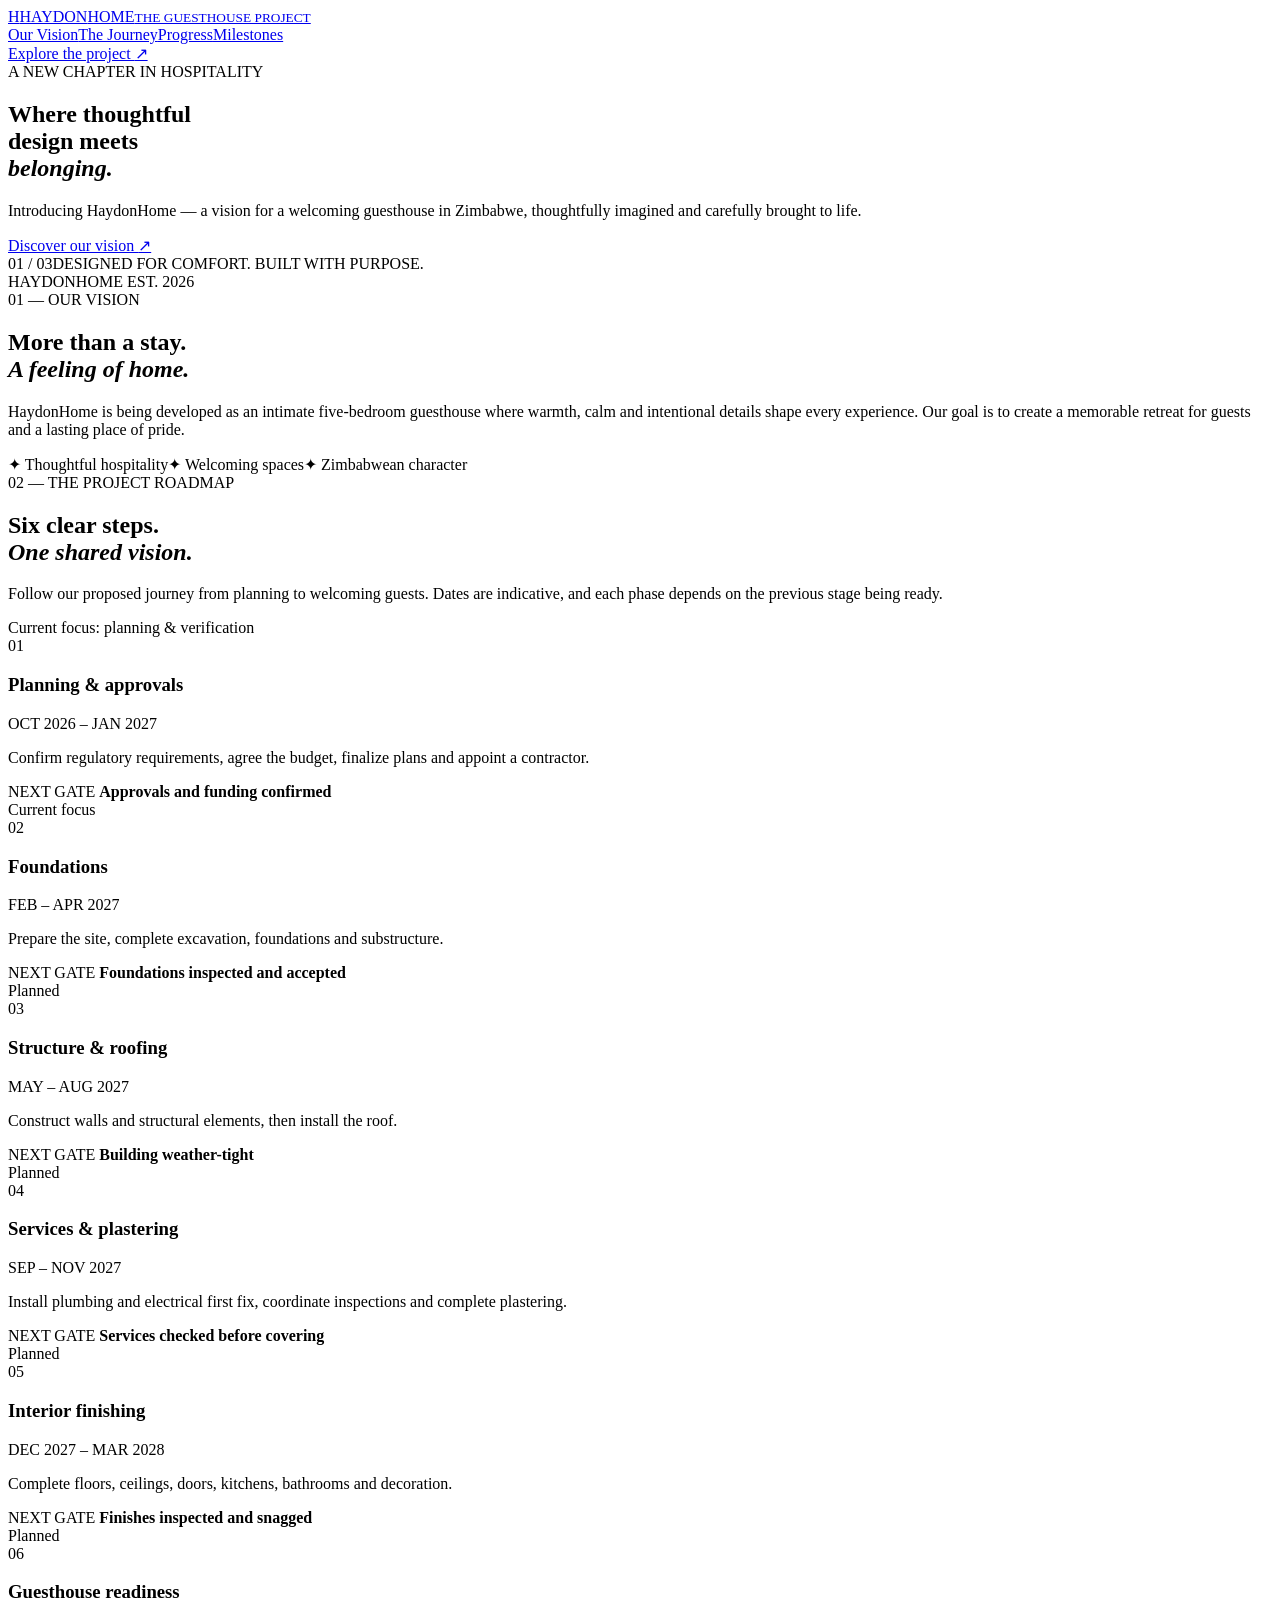
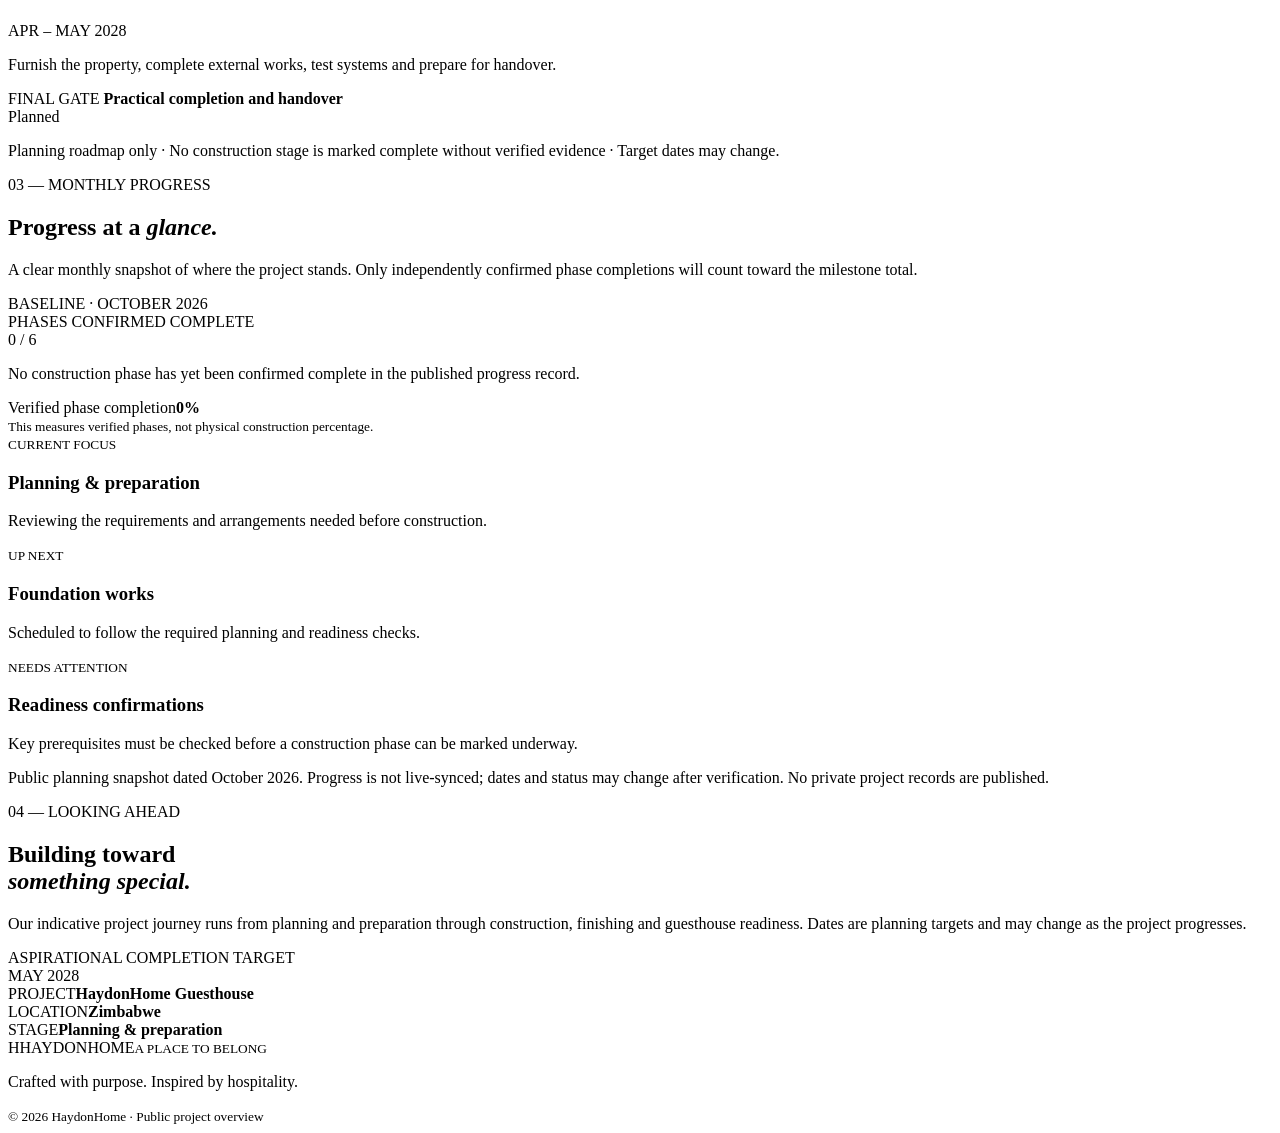
==== index.html @ 0183b9f7 "Add public HaydonHome index.html" ====
<!doctype html><html lang="en"><head><meta charset="utf-8"><meta name="viewport" content="width=device-width, initial-scale=1"><meta name="theme-color" content="#111111"><meta name="description" content="HaydonHome — a thoughtfully designed guesthouse development in Zimbabwe."><title>HaydonHome | A place to belong</title><link rel="stylesheet" href="styles.css"></head><body><div class="site"><header class="top"><a class="brand" href="#home"><span class="monogram">H</span><span>HAYDON<span class="gold">HOME</span><small>THE GUESTHOUSE PROJECT</small></span></a><nav aria-label="Main navigation"><a href="#vision">Our Vision</a><a href="#journey">The Journey</a><a href="#progress">Progress</a><a href="#milestones">Milestones</a></nav><a class="topcta" href="#journey">Explore the project <span>↗</span></a></header><main><section class="hero" id="home"><div class="hero-copy"><div class="eyebrow"><span class="line"></span> A NEW CHAPTER IN HOSPITALITY</div><h1>Where thoughtful<br>design meets<br><em>belonging.</em></h1><p>Introducing HaydonHome — a vision for a welcoming guesthouse in Zimbabwe, thoughtfully imagined and carefully brought to life.</p><a class="button" href="#vision">Discover our vision <span>↗</span></a><div class="hero-meta"><span>01 / 03</span><span>DESIGNED FOR COMFORT. BUILT WITH PURPOSE.</span></div></div><div class="hero-art" aria-label="Abstract architectural illustration"><div class="arch"><div class="arch-inner"><div class="sun"></div><div class="landscape"></div></div></div><div class="art-caption">HAYDONHOME <span>EST. 2026</span></div></div></section><section class="intro" id="vision"><div class="section-kicker">01 — OUR VISION</div><div><h2>More than a stay.<br><em>A feeling of home.</em></h2><p>HaydonHome is being developed as an intimate five-bedroom guesthouse where warmth, calm and intentional details shape every experience. Our goal is to create a memorable retreat for guests and a lasting place of pride.</p><div class="features"><span>✦ Thoughtful hospitality</span><span>✦ Welcoming spaces</span><span>✦ Zimbabwean character</span></div></div></section><section class="journey" id="journey"><div class="section-kicker">02 — THE PROJECT ROADMAP</div><div class="journey-heading"><div><h2>Six clear steps.<br><em>One shared vision.</em></h2><p>Follow our proposed journey from planning to welcoming guests. Dates are indicative, and each phase depends on the previous stage being ready.</p></div><div class="roadmap-legend"><span class="legend-dot"></span> Current focus: planning &amp; verification</div></div><div class="roadmap" aria-label="Six proposed construction phases"><article class="roadmap-step current"><div class="roadmap-index">01</div><div class="roadmap-content"><div class="roadmap-top"><h3>Planning &amp; approvals</h3><span class="roadmap-date">OCT 2026 – JAN 2027</span></div><p>Confirm regulatory requirements, agree the budget, finalize plans and appoint a contractor.</p><div class="roadmap-gate">NEXT GATE <strong>Approvals and funding confirmed</strong></div></div><span class="roadmap-status focus">Current focus</span></article><article class="roadmap-step"><div class="roadmap-index">02</div><div class="roadmap-content"><div class="roadmap-top"><h3>Foundations</h3><span class="roadmap-date">FEB – APR 2027</span></div><p>Prepare the site, complete excavation, foundations and substructure.</p><div class="roadmap-gate">NEXT GATE <strong>Foundations inspected and accepted</strong></div></div><span class="roadmap-status">Planned</span></article><article class="roadmap-step"><div class="roadmap-index">03</div><div class="roadmap-content"><div class="roadmap-top"><h3>Structure &amp; roofing</h3><span class="roadmap-date">MAY – AUG 2027</span></div><p>Construct walls and structural elements, then install the roof.</p><div class="roadmap-gate">NEXT GATE <strong>Building weather-tight</strong></div></div><span class="roadmap-status">Planned</span></article><article class="roadmap-step"><div class="roadmap-index">04</div><div class="roadmap-content"><div class="roadmap-top"><h3>Services &amp; plastering</h3><span class="roadmap-date">SEP – NOV 2027</span></div><p>Install plumbing and electrical first fix, coordinate inspections and complete plastering.</p><div class="roadmap-gate">NEXT GATE <strong>Services checked before covering</strong></div></div><span class="roadmap-status">Planned</span></article><article class="roadmap-step"><div class="roadmap-index">05</div><div class="roadmap-content"><div class="roadmap-top"><h3>Interior finishing</h3><span class="roadmap-date">DEC 2027 – MAR 2028</span></div><p>Complete floors, ceilings, doors, kitchens, bathrooms and decoration.</p><div class="roadmap-gate">NEXT GATE <strong>Finishes inspected and snagged</strong></div></div><span class="roadmap-status">Planned</span></article><article class="roadmap-step"><div class="roadmap-index">06</div><div class="roadmap-content"><div class="roadmap-top"><h3>Guesthouse readiness</h3><span class="roadmap-date">APR – MAY 2028</span></div><p>Furnish the property, complete external works, test systems and prepare for handover.</p><div class="roadmap-gate">FINAL GATE <strong>Practical completion and handover</strong></div></div><span class="roadmap-status">Planned</span></article></div><p class="roadmap-note">Planning roadmap only · No construction stage is marked complete without verified evidence · Target dates may change.</p></section><section class="progress-section" id="progress"><div class="section-kicker">03 — MONTHLY PROGRESS</div><div class="progress-heading"><div><h2>Progress at a <em>glance.</em></h2><p>A clear monthly snapshot of where the project stands. Only independently confirmed phase completions will count toward the milestone total.</p></div><span class="progress-updated">BASELINE · OCTOBER 2026</span></div><div class="progress-panel"><div class="progress-overview"><div><div class="progress-label">PHASES CONFIRMED COMPLETE</div><div class="progress-count">0 <span>/ 6</span></div><p>No construction phase has yet been confirmed complete in the published progress record.</p></div><div class="progress-meter-wrap"><div class="progress-meter-label"><span>Verified phase completion</span><strong>0%</strong></div><div class="progress-meter" role="progressbar" aria-valuemin="0" aria-valuemax="6" aria-valuenow="0" aria-label="Verified completed phases"><span style="width:0%"></span></div><small>This measures verified phases, not physical construction percentage.</small></div></div><div class="progress-cards"><article><span class="progress-indicator current-indicator"></span><div><small>CURRENT FOCUS</small><h3>Planning &amp; preparation</h3><p>Reviewing the requirements and arrangements needed before construction.</p></div></article><article><span class="progress-indicator upcoming-indicator"></span><div><small>UP NEXT</small><h3>Foundation works</h3><p>Scheduled to follow the required planning and readiness checks.</p></div></article><article><span class="progress-indicator watch-indicator"></span><div><small>NEEDS ATTENTION</small><h3>Readiness confirmations</h3><p>Key prerequisites must be checked before a construction phase can be marked underway.</p></div></article></div></div><p class="progress-disclaimer">Public planning snapshot dated October 2026. Progress is not live-synced; dates and status may change after verification. No private project records are published.</p></section><section class="milestones" id="milestones"><div><div class="section-kicker">04 — LOOKING AHEAD</div><h2>Building toward<br><em>something special.</em></h2><p>Our indicative project journey runs from planning and preparation through construction, finishing and guesthouse readiness. Dates are planning targets and may change as the project progresses.</p></div><div class="milestone-card"><div class="eyebrow">ASPIRATIONAL COMPLETION TARGET</div><div class="date">MAY <span>2028</span></div><div class="divider"></div><div class="milestone-row"><span>PROJECT</span><strong>HaydonHome Guesthouse</strong></div><div class="milestone-row"><span>LOCATION</span><strong>Zimbabwe</strong></div><div class="milestone-row"><span>STAGE</span><strong>Planning & preparation</strong></div></div></section></main><footer><div class="brand footer-brand"><span class="monogram">H</span><span>HAYDON<span class="gold">HOME</span><small>A PLACE TO BELONG</small></span></div><p>Crafted with purpose. Inspired by hospitality.</p><small>© <span id="year">2026</span> HaydonHome · Public project overview</small></footer></div><script src="script.js"></script></body></html>
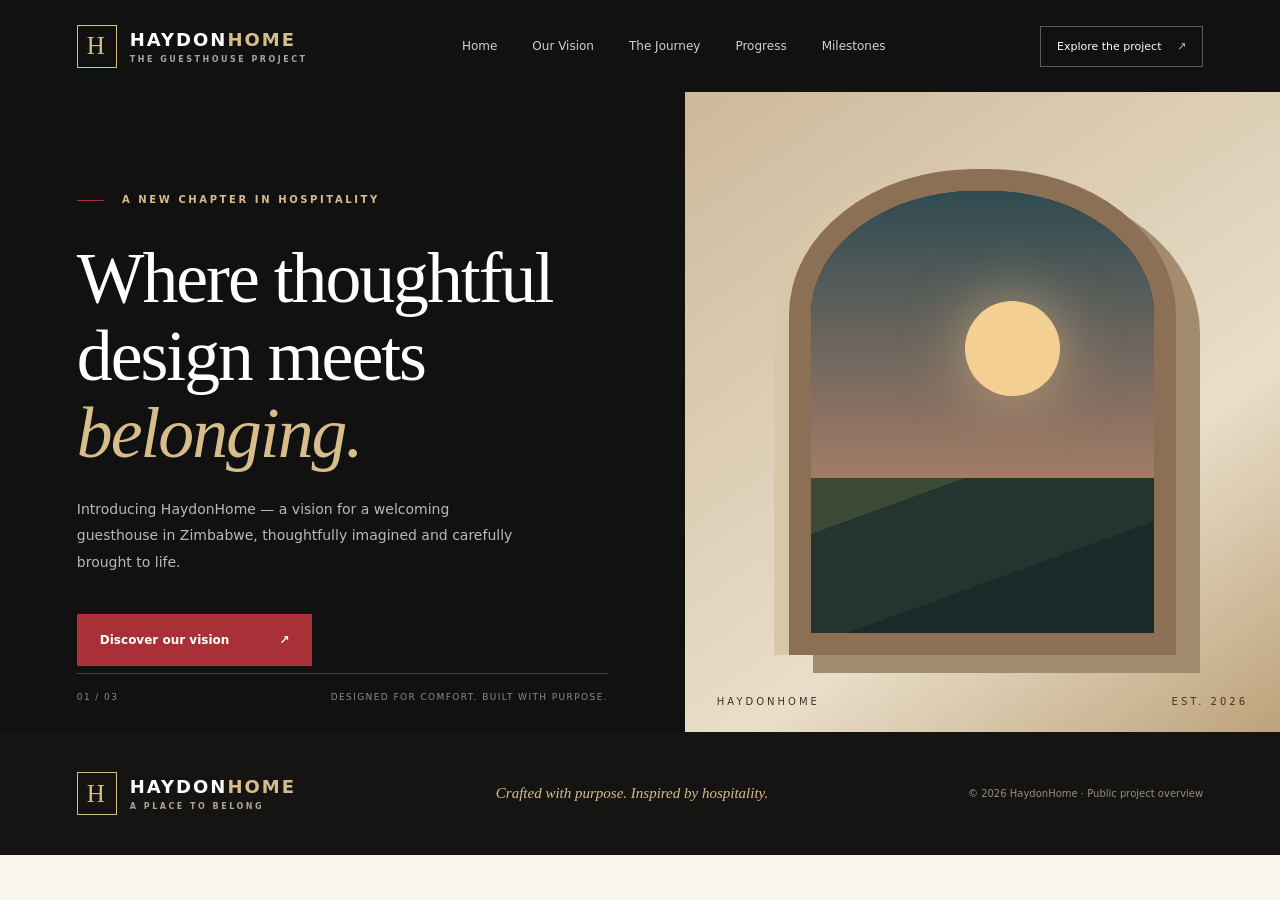
==== commit b5e1a81c: "Turn public homepage into landing page with separate navigation" ====
--- a/index.html
+++ b/index.html
@@ -1 +1 @@
-<!doctype html><html lang="en"><head><meta charset="utf-8"><meta name="viewport" content="width=device-width, initial-scale=1"><meta name="theme-color" content="#111111"><meta name="description" content="HaydonHome — a thoughtfully designed guesthouse development in Zimbabwe."><title>HaydonHome | A place to belong</title><link rel="stylesheet" href="styles.css"></head><body><div class="site"><header class="top"><a class="brand" href="#home"><span class="monogram">H</span><span>HAYDON<span class="gold">HOME</span><small>THE GUESTHOUSE PROJECT</small></span></a><nav aria-label="Main navigation"><a href="#vision">Our Vision</a><a href="#journey">The Journey</a><a href="#progress">Progress</a><a href="#milestones">Milestones</a></nav><a class="topcta" href="#journey">Explore the project <span>↗</span></a></header><main><section class="hero" id="home"><div class="hero-copy"><div class="eyebrow"><span class="line"></span> A NEW CHAPTER IN HOSPITALITY</div><h1>Where thoughtful<br>design meets<br><em>belonging.</em></h1><p>Introducing HaydonHome — a vision for a welcoming guesthouse in Zimbabwe, thoughtfully imagined and carefully brought to life.</p><a class="button" href="#vision">Discover our vision <span>↗</span></a><div class="hero-meta"><span>01 / 03</span><span>DESIGNED FOR COMFORT. BUILT WITH PURPOSE.</span></div></div><div class="hero-art" aria-label="Abstract architectural illustration"><div class="arch"><div class="arch-inner"><div class="sun"></div><div class="landscape"></div></div></div><div class="art-caption">HAYDONHOME <span>EST. 2026</span></div></div></section><section class="intro" id="vision"><div class="section-kicker">01 — OUR VISION</div><div><h2>More than a stay.<br><em>A feeling of home.</em></h2><p>HaydonHome is being developed as an intimate five-bedroom guesthouse where warmth, calm and intentional details shape every experience. Our goal is to create a memorable retreat for guests and a lasting place of pride.</p><div class="features"><span>✦ Thoughtful hospitality</span><span>✦ Welcoming spaces</span><span>✦ Zimbabwean character</span></div></div></section><section class="journey" id="journey"><div class="section-kicker">02 — THE PROJECT ROADMAP</div><div class="journey-heading"><div><h2>Six clear steps.<br><em>One shared vision.</em></h2><p>Follow our proposed journey from planning to welcoming guests. Dates are indicative, and each phase depends on the previous stage being ready.</p></div><div class="roadmap-legend"><span class="legend-dot"></span> Current focus: planning &amp; verification</div></div><div class="roadmap" aria-label="Six proposed construction phases"><article class="roadmap-step current"><div class="roadmap-index">01</div><div class="roadmap-content"><div class="roadmap-top"><h3>Planning &amp; approvals</h3><span class="roadmap-date">OCT 2026 – JAN 2027</span></div><p>Confirm regulatory requirements, agree the budget, finalize plans and appoint a contractor.</p><div class="roadmap-gate">NEXT GATE <strong>Approvals and funding confirmed</strong></div></div><span class="roadmap-status focus">Current focus</span></article><article class="roadmap-step"><div class="roadmap-index">02</div><div class="roadmap-content"><div class="roadmap-top"><h3>Foundations</h3><span class="roadmap-date">FEB – APR 2027</span></div><p>Prepare the site, complete excavation, foundations and substructure.</p><div class="roadmap-gate">NEXT GATE <strong>Foundations inspected and accepted</strong></div></div><span class="roadmap-status">Planned</span></article><article class="roadmap-step"><div class="roadmap-index">03</div><div class="roadmap-content"><div class="roadmap-top"><h3>Structure &amp; roofing</h3><span class="roadmap-date">MAY – AUG 2027</span></div><p>Construct walls and structural elements, then install the roof.</p><div class="roadmap-gate">NEXT GATE <strong>Building weather-tight</strong></div></div><span class="roadmap-status">Planned</span></article><article class="roadmap-step"><div class="roadmap-index">04</div><div class="roadmap-content"><div class="roadmap-top"><h3>Services &amp; plastering</h3><span class="roadmap-date">SEP – NOV 2027</span></div><p>Install plumbing and electrical first fix, coordinate inspections and complete plastering.</p><div class="roadmap-gate">NEXT GATE <strong>Services checked before covering</strong></div></div><span class="roadmap-status">Planned</span></article><article class="roadmap-step"><div class="roadmap-index">05</div><div class="roadmap-content"><div class="roadmap-top"><h3>Interior finishing</h3><span class="roadmap-date">DEC 2027 – MAR 2028</span></div><p>Complete floors, ceilings, doors, kitchens, bathrooms and decoration.</p><div class="roadmap-gate">NEXT GATE <strong>Finishes inspected and snagged</strong></div></div><span class="roadmap-status">Planned</span></article><article class="roadmap-step"><div class="roadmap-index">06</div><div class="roadmap-content"><div class="roadmap-top"><h3>Guesthouse readiness</h3><span class="roadmap-date">APR – MAY 2028</span></div><p>Furnish the property, complete external works, test systems and prepare for handover.</p><div class="roadmap-gate">FINAL GATE <strong>Practical completion and handover</strong></div></div><span class="roadmap-status">Planned</span></article></div><p class="roadmap-note">Planning roadmap only · No construction stage is marked complete without verified evidence · Target dates may change.</p></section><section class="progress-section" id="progress"><div class="section-kicker">03 — MONTHLY PROGRESS</div><div class="progress-heading"><div><h2>Progress at a <em>glance.</em></h2><p>A clear monthly snapshot of where the project stands. Only independently confirmed phase completions will count toward the milestone total.</p></div><span class="progress-updated">BASELINE · OCTOBER 2026</span></div><div class="progress-panel"><div class="progress-overview"><div><div class="progress-label">PHASES CONFIRMED COMPLETE</div><div class="progress-count">0 <span>/ 6</span></div><p>No construction phase has yet been confirmed complete in the published progress record.</p></div><div class="progress-meter-wrap"><div class="progress-meter-label"><span>Verified phase completion</span><strong>0%</strong></div><div class="progress-meter" role="progressbar" aria-valuemin="0" aria-valuemax="6" aria-valuenow="0" aria-label="Verified completed phases"><span style="width:0%"></span></div><small>This measures verified phases, not physical construction percentage.</small></div></div><div class="progress-cards"><article><span class="progress-indicator current-indicator"></span><div><small>CURRENT FOCUS</small><h3>Planning &amp; preparation</h3><p>Reviewing the requirements and arrangements needed before construction.</p></div></article><article><span class="progress-indicator upcoming-indicator"></span><div><small>UP NEXT</small><h3>Foundation works</h3><p>Scheduled to follow the required planning and readiness checks.</p></div></article><article><span class="progress-indicator watch-indicator"></span><div><small>NEEDS ATTENTION</small><h3>Readiness confirmations</h3><p>Key prerequisites must be checked before a construction phase can be marked underway.</p></div></article></div></div><p class="progress-disclaimer">Public planning snapshot dated October 2026. Progress is not live-synced; dates and status may change after verification. No private project records are published.</p></section><section class="milestones" id="milestones"><div><div class="section-kicker">04 — LOOKING AHEAD</div><h2>Building toward<br><em>something special.</em></h2><p>Our indicative project journey runs from planning and preparation through construction, finishing and guesthouse readiness. Dates are planning targets and may change as the project progresses.</p></div><div class="milestone-card"><div class="eyebrow">ASPIRATIONAL COMPLETION TARGET</div><div class="date">MAY <span>2028</span></div><div class="divider"></div><div class="milestone-row"><span>PROJECT</span><strong>HaydonHome Guesthouse</strong></div><div class="milestone-row"><span>LOCATION</span><strong>Zimbabwe</strong></div><div class="milestone-row"><span>STAGE</span><strong>Planning & preparation</strong></div></div></section></main><footer><div class="brand footer-brand"><span class="monogram">H</span><span>HAYDON<span class="gold">HOME</span><small>A PLACE TO BELONG</small></span></div><p>Crafted with purpose. Inspired by hospitality.</p><small>© <span id="year">2026</span> HaydonHome · Public project overview</small></footer></div><script src="script.js"></script></body></html>+<!doctype html><html lang="en"><head><meta charset="utf-8"><meta name="viewport" content="width=device-width, initial-scale=1"><meta name="theme-color" content="#111111"><meta name="description" content="HaydonHome — a thoughtfully designed guesthouse development in Zimbabwe."><title>HaydonHome | Home</title><link rel="stylesheet" href="styles.css"></head><body><div class="site"><header class="top"><a class="brand" href="index.html"><span class="monogram">H</span><span>HAYDON<span class="gold">HOME</span><small>THE GUESTHOUSE PROJECT</small></span></a><nav aria-label="Main navigation"><a href="index.html" aria-current="page" aria-current="page">Home</a><a href="vision.html">Our Vision</a><a href="journey.html">The Journey</a><a href="progress.html">Progress</a><a href="milestones.html">Milestones</a></nav><a class="topcta" href="journey.html">Explore the project <span>↗</span></a></header><main><section class="hero" id="home"><div class="hero-copy"><div class="eyebrow"><span class="line"></span> A NEW CHAPTER IN HOSPITALITY</div><h1>Where thoughtful<br>design meets<br><em>belonging.</em></h1><p>Introducing HaydonHome — a vision for a welcoming guesthouse in Zimbabwe, thoughtfully imagined and carefully brought to life.</p><a class="button" href="#vision">Discover our vision <span>↗</span></a><div class="hero-meta"><span>01 / 03</span><span>DESIGNED FOR COMFORT. BUILT WITH PURPOSE.</span></div></div><div class="hero-art" aria-label="Abstract architectural illustration"><div class="arch"><div class="arch-inner"><div class="sun"></div><div class="landscape"></div></div></div><div class="art-caption">HAYDONHOME <span>EST. 2026</span></div></div></section></main><footer><div class="brand footer-brand"><span class="monogram">H</span><span>HAYDON<span class="gold">HOME</span><small>A PLACE TO BELONG</small></span></div><p>Crafted with purpose. Inspired by hospitality.</p><small>© <span id="year">2026</span> HaydonHome · Public project overview</small></footer></div><script src="script.js"></script></body></html>
--- a/styles.css
+++ b/styles.css
@@ -0,0 +1,6 @@
+:root{--black:#111111;--ink:#24201c;--gold:#d7bd8b;--ivory:#f8f5ed;--red:#a93036;--muted:#81786c;font-family:Inter,ui-sans-serif,system-ui,-apple-system,Segoe UI,sans-serif;color:var(--ink);background:var(--ivory)}*{box-sizing:border-box}html{scroll-behavior:smooth}body{margin:0}a{text-decoration:none;color:inherit}.site{overflow:hidden}.top{height:92px;background:var(--black);color:white;display:flex;align-items:center;justify-content:space-between;padding:0 clamp(22px,6vw,105px);gap:25px}.brand{display:flex;align-items:center;gap:13px;font-size:18px;font-weight:800;letter-spacing:2px;white-space:nowrap}.brand small{display:block;font-size:8px;letter-spacing:2.5px;color:#aaa59a;margin-top:5px}.gold{color:var(--gold)}.monogram{width:40px;height:43px;border:1px solid var(--gold);color:var(--gold);display:grid;place-items:center;font-family:Georgia,serif;font-size:25px;font-weight:400}.top nav{display:flex;gap:35px}.top nav a{font-size:12px;color:#d6d0c5}.top nav a:hover{color:var(--gold)}.topcta{border:1px solid #605b50;padding:13px 16px;font-size:11px;white-space:nowrap}.topcta span{color:var(--gold);margin-left:12px}.hero{min-height:640px;display:grid;grid-template-columns:1.07fr .93fr;background:var(--black)}.hero-copy{color:white;padding:clamp(70px,8vw,120px) 6vw 36px;position:relative}.eyebrow,.section-kicker{font-size:10px;letter-spacing:2.6px;font-weight:800}.eyebrow{color:var(--gold)}.line{display:inline-block;width:27px;border-top:1px solid var(--red);vertical-align:middle;margin-right:12px}.hero h1{font-family:Georgia,Times,serif;font-size:clamp(51px,5.6vw,90px);font-weight:400;letter-spacing:-2px;line-height:1.08;margin:35px 0 23px}.hero h1 em,.intro h2 em,.journey h2 em,.milestones h2 em{font-weight:400;color:var(--gold)}.hero p{font-size:14px;line-height:1.9;color:#bdb9b0;max-width:455px}.button{display:inline-flex;align-items:center;justify-content:space-between;gap:50px;background:var(--red);color:white;font-size:12px;font-weight:700;padding:19px 23px;margin-top:25px}.button:hover{background:#c43e44}.hero-meta{position:absolute;bottom:30px;left:6vw;right:6vw;border-top:1px solid #403e39;display:flex;justify-content:space-between;padding-top:18px;color:#8e8b82;font-size:9px;letter-spacing:1.4px}.hero-art{position:relative;background:linear-gradient(145deg,#cdb99b,#e9dec9 65%,#bda27b);min-height:560px;display:flex;align-items:center;justify-content:center}.arch{width:65%;height:76%;border:22px solid #8b7055;border-radius:48% 48% 0 0 / 30% 30% 0 0;box-shadow:24px 18px 0 #a38b6e,-15px 0 0 #d9c7aa;background:#1b2929;overflow:hidden;position:relative}.arch-inner{width:100%;height:100%;position:relative;background:linear-gradient(#2e4b52 0%,#a47c67 65%,#4b4d40 66%)}.sun{position:absolute;top:25%;left:45%;width:95px;height:95px;background:#f4cf92;border-radius:50%;box-shadow:0 0 60px #f4cf9288}.landscape{position:absolute;bottom:0;width:100%;height:35%;background:linear-gradient(160deg,#3c4b38 20%,#23352e 20%,#23352e 60%,#1b2929 60%)}.art-caption{position:absolute;bottom:25px;left:32px;right:32px;display:flex;justify-content:space-between;font-size:10px;letter-spacing:3px;color:#3e3226}.intro,.journey,.milestones{padding:110px clamp(24px,8vw,140px)}.intro{display:grid;grid-template-columns:1fr 2fr;gap:70px}.section-kicker{color:var(--red);padding-top:15px}.intro h2,.journey h2,.milestones h2{font-family:Georgia,Times,serif;font-size:clamp(39px,4.4vw,65px);font-weight:400;letter-spacing:-1.4px;line-height:1.16;margin:0 0 30px}.intro h2 em,.journey h2 em,.milestones h2 em{color:var(--red)}.intro p,.journey-heading p,.milestones p{font-size:14px;color:#746f67;line-height:2;max-width:650px}.features{display:flex;gap:24px;flex-wrap:wrap;margin-top:33px;font-size:11px;color:#63584a}.journey{background:#ede6d9}.journey-heading{display:flex;align-items:end;justify-content:space-between;gap:35px;margin:25px 0 50px}.journey-heading p{max-width:360px}.phase-grid{display:grid;grid-template-columns:repeat(3,1fr);gap:18px}.phase-grid article{background:#f9f6ee;padding:34px;min-height:300px;border-bottom:4px solid var(--gold);display:flex;flex-direction:column}.phase-grid article:nth-child(2){border-color:var(--red)}.phase-num{color:#ac9e87;font-size:11px;letter-spacing:2px}.phase-icon{font-size:38px;color:var(--red);margin:26px 0 16px}.phase-grid h3{font-family:Georgia,serif;font-weight:400;font-size:25px;margin:0}.phase-grid p{font-size:13px;line-height:1.8;color:#81786c}.phase-grid small{font-size:10px;letter-spacing:1.5px;margin-top:auto;color:#9b8e79}.milestones{display:grid;grid-template-columns:1fr 1fr;gap:10vw;align-items:center;background:var(--black);color:white}.milestones h2{margin-top:25px}.milestones p{color:#b6afa5}.milestone-card{border:1px solid #6b5d48;padding:42px;background:#1d1b19}.date{font-family:Georgia,serif;font-size:clamp(52px,5vw,80px);margin:40px 0;color:var(--ivory);white-space:nowrap}.date span{color:var(--gold)}.divider{height:1px;background:#4b463f;margin-bottom:15px}.milestone-row{display:flex;justify-content:space-between;gap:12px;padding:16px 0;border-bottom:1px solid #37332e}.milestone-row span{font-size:10px;letter-spacing:1.3px;color:#938d83}.milestone-row strong{font-size:12px;font-weight:500}footer{background:#161412;color:white;display:flex;align-items:center;justify-content:space-between;gap:20px;padding:38px clamp(24px,6vw,105px)}footer p{font-family:Georgia,serif;font-style:italic;color:var(--gold);font-size:15px}footer>small{color:#948e85;font-size:10px}@media(max-width:1050px){.top nav{display:none}.hero{grid-template-columns:1fr 1fr}.intro{grid-template-columns:1fr;gap:25px}.journey-heading{display:block}}@media(max-width:720px){.top{height:75px;padding:0 20px}.topcta{display:none}.hero{display:flex;flex-direction:column}.hero-copy{min-height:600px;padding:75px 24px 100px}.hero-meta{left:24px;right:24px}.hero-art{min-height:390px}.arch{height:310px;width:55%;border-width:15px}.intro,.journey,.milestones{padding:75px 24px}.phase-grid{grid-template-columns:1fr}.milestones{grid-template-columns:1fr;gap:35px}.milestone-card{padding:25px}footer{display:block}footer p{margin:25px 0}}
+/* Six-phase roadmap */
+.roadmap-legend{font-size:12px;color:#6f6252;white-space:nowrap}.legend-dot{display:inline-block;width:9px;height:9px;background:var(--red);border-radius:50%;margin-right:8px}.roadmap{position:relative;display:grid;gap:12px;margin-top:25px}.roadmap:before{content:"";position:absolute;left:29px;top:30px;bottom:35px;border-left:1px dashed #c6b99f}.roadmap-step{position:relative;display:grid;grid-template-columns:60px minmax(0,1fr) 95px;gap:20px;align-items:start;background:#faf8f3;border:1px solid #e0d7c8;border-radius:12px;padding:22px 23px 20px 14px}.roadmap-step.current{border-color:#ba8e6c;box-shadow:inset 4px 0 var(--red)}.roadmap-index{width:46px;height:46px;border-radius:50%;background:var(--black);color:var(--gold);display:grid;place-items:center;font-family:Georgia,serif;font-size:19px;z-index:1}.current .roadmap-index{background:var(--red);color:white}.roadmap-top{display:flex;justify-content:space-between;gap:20px;align-items:baseline}.roadmap-top h3{font-family:Georgia,serif;font-weight:400;font-size:24px;margin:0}.roadmap-date{font-size:10px;letter-spacing:1.2px;font-weight:800;color:#8d6c53;white-space:nowrap}.roadmap-content p{font-size:13px;line-height:1.7;color:#756e64;margin:10px 0 14px}.roadmap-gate{font-size:9px;letter-spacing:1px;color:var(--red);display:flex;gap:12px;align-items:center}.roadmap-gate strong{font-size:11px;letter-spacing:0;color:#4f493f;font-weight:600}.roadmap-status{font-size:10px;color:#857e74;background:#eee9df;border-radius:30px;padding:8px 9px;text-align:center}.roadmap-status.focus{background:#f3e3de;color:#9f3436;font-weight:700}.roadmap-note{font-size:11px;color:#847d73;margin-top:20px;line-height:1.7}@media(max-width:900px){.roadmap-legend{white-space:normal}.roadmap-top{display:block}.roadmap-date{display:block;margin-top:7px}}@media(max-width:620px){.roadmap-step{grid-template-columns:43px minmax(0,1fr);gap:12px;padding:17px 13px}.roadmap-index{width:38px;height:38px;font-size:16px}.roadmap:before{left:32px}.roadmap-status{grid-column:2;justify-self:start}.roadmap-top h3{font-size:21px}.roadmap-gate{display:block}.roadmap-gate strong{display:block;margin-top:5px}}
+
+/* Public monthly progress snapshot */
+.progress-section{padding:105px clamp(24px,8vw,140px);background:#f8f5ed}.progress-heading{display:flex;align-items:end;justify-content:space-between;gap:28px;margin:20px 0 30px}.progress-heading h2{font-family:Georgia,serif;font-size:clamp(38px,4.3vw,62px);font-weight:400;letter-spacing:-1.3px;margin:0 0 14px}.progress-heading h2 em{color:var(--red);font-weight:400}.progress-heading p{max-width:610px;font-size:14px;line-height:1.8;color:#756d63;margin:0}.progress-updated{border:1px solid #d8c8aa;padding:12px 15px;white-space:nowrap;font-size:10px;letter-spacing:1.2px;color:#8b6a43}.progress-panel{border:1px solid #e3d7c5;background:white;padding:34px}.progress-overview{display:grid;grid-template-columns:1fr 1fr;gap:40px;align-items:center}.progress-label,.progress-meter-label{font-size:11px;letter-spacing:1.2px;font-weight:750;color:#84725e}.progress-count{font-size:58px;font-weight:700;letter-spacing:-3px;margin:10px 0}.progress-count span{color:#c0b4a2;font-size:28px}.progress-overview p{font-size:12px;color:#857b6d;line-height:1.7;max-width:380px}.progress-meter-label{display:flex;justify-content:space-between;margin-bottom:14px}.progress-meter-label strong{color:var(--red)}.progress-meter{height:14px;background:#ede7db;border-radius:20px;overflow:hidden}.progress-meter>span{display:block;background:var(--red);height:100%;border-radius:20px}.progress-meter-wrap small{display:block;color:#968a7b;font-size:11px;margin-top:13px}.progress-cards{display:grid;grid-template-columns:repeat(3,1fr);gap:13px;margin-top:30px}.progress-cards article{border:1px solid #e9e1d5;padding:22px;display:flex;gap:12px}.progress-cards small{font-size:10px;letter-spacing:1.2px;color:#8e7a63;font-weight:800}.progress-cards h3{font-family:Georgia,serif;font-weight:400;font-size:22px;margin:11px 0}.progress-cards p{font-size:12px;color:#84796e;line-height:1.7;margin:0}.progress-indicator{display:block;width:11px;height:11px;flex:none;border-radius:50%;margin-top:2px}.current-indicator{background:var(--red)}.upcoming-indicator{background:var(--gold)}.watch-indicator{background:#292522}.progress-disclaimer{font-size:11px;line-height:1.8;color:#918679;margin-top:20px}@media(max-width:900px){.progress-heading{display:block}.progress-updated{display:inline-block;margin-top:18px}.progress-cards{grid-template-columns:1fr}}@media(max-width:620px){.progress-section{padding:75px 24px}.progress-overview{grid-template-columns:1fr;gap:25px}.progress-panel{padding:22px}.progress-count{font-size:46px}}
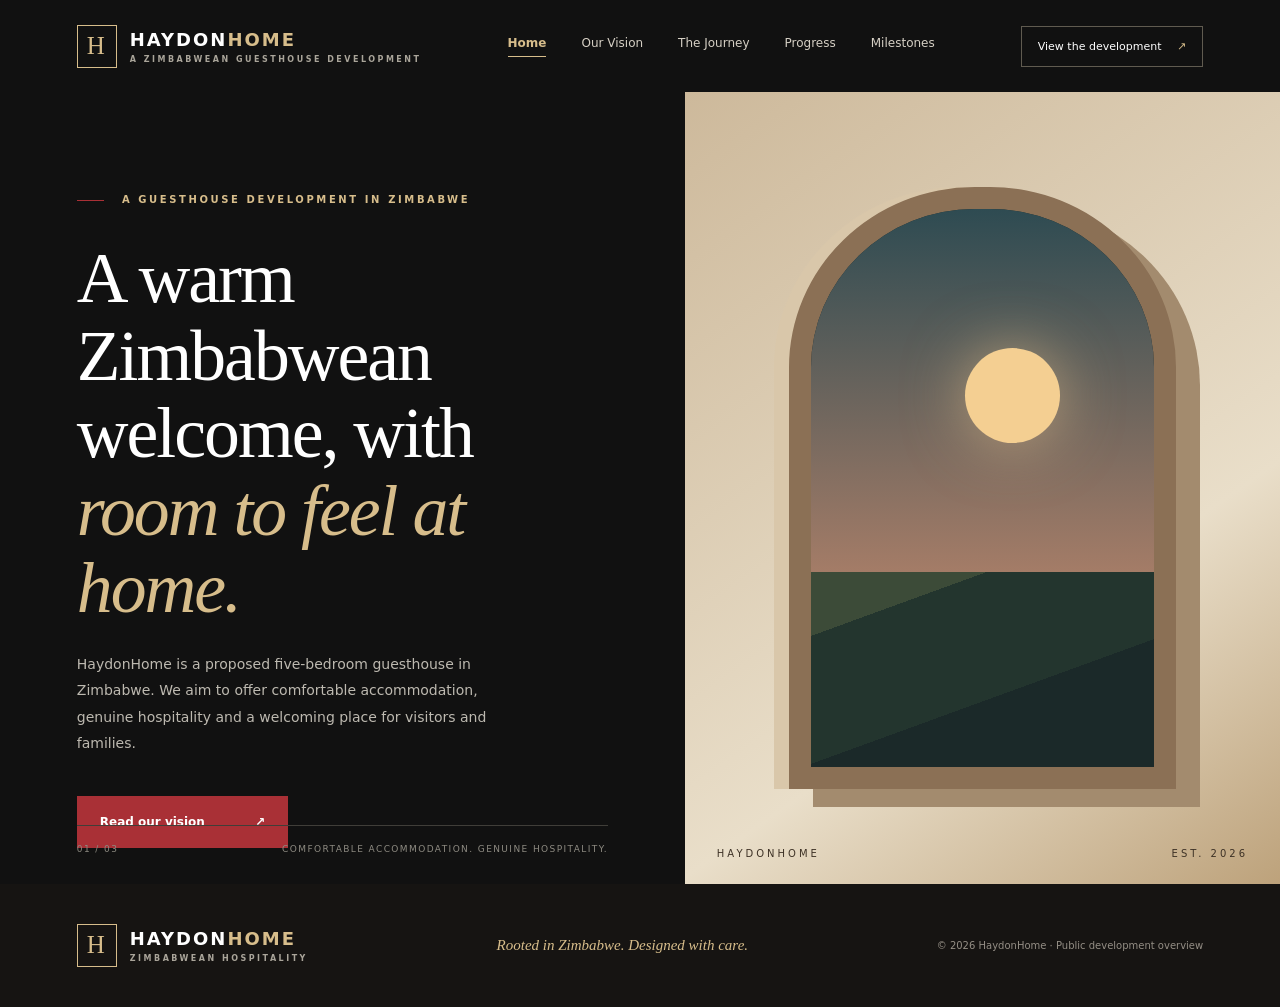
==== commit 39cd6ae5: "Apply Zimbabwe-appropriate British English and clearer guesthouse wording" ====
--- a/index.html
+++ b/index.html
@@ -1 +1 @@
-<!doctype html><html lang="en"><head><meta charset="utf-8"><meta name="viewport" content="width=device-width, initial-scale=1"><meta name="theme-color" content="#111111"><meta name="description" content="HaydonHome — a thoughtfully designed guesthouse development in Zimbabwe."><title>HaydonHome | Home</title><link rel="stylesheet" href="styles.css"></head><body><div class="site"><header class="top"><a class="brand" href="index.html"><span class="monogram">H</span><span>HAYDON<span class="gold">HOME</span><small>THE GUESTHOUSE PROJECT</small></span></a><nav aria-label="Main navigation"><a href="index.html" aria-current="page" aria-current="page">Home</a><a href="vision.html">Our Vision</a><a href="journey.html">The Journey</a><a href="progress.html">Progress</a><a href="milestones.html">Milestones</a></nav><a class="topcta" href="journey.html">Explore the project <span>↗</span></a></header><main><section class="hero" id="home"><div class="hero-copy"><div class="eyebrow"><span class="line"></span> A NEW CHAPTER IN HOSPITALITY</div><h1>Where thoughtful<br>design meets<br><em>belonging.</em></h1><p>Introducing HaydonHome — a vision for a welcoming guesthouse in Zimbabwe, thoughtfully imagined and carefully brought to life.</p><a class="button" href="#vision">Discover our vision <span>↗</span></a><div class="hero-meta"><span>01 / 03</span><span>DESIGNED FOR COMFORT. BUILT WITH PURPOSE.</span></div></div><div class="hero-art" aria-label="Abstract architectural illustration"><div class="arch"><div class="arch-inner"><div class="sun"></div><div class="landscape"></div></div></div><div class="art-caption">HAYDONHOME <span>EST. 2026</span></div></div></section></main><footer><div class="brand footer-brand"><span class="monogram">H</span><span>HAYDON<span class="gold">HOME</span><small>A PLACE TO BELONG</small></span></div><p>Crafted with purpose. Inspired by hospitality.</p><small>© <span id="year">2026</span> HaydonHome · Public project overview</small></footer></div><script src="script.js"></script></body></html>+<!doctype html><html lang="en"><head><meta charset="utf-8"><meta name="viewport" content="width=device-width, initial-scale=1"><meta name="theme-color" content="#111111"><meta name="description" content="HaydonHome — a proposed five-bedroom guesthouse in Zimbabwe, shaped by local hospitality and careful planning."><title>HaydonHome | Home</title><link rel="stylesheet" href="styles.css"></head><body><div class="site"><header class="top"><a class="brand" href="index.html"><span class="monogram">H</span><span>HAYDON<span class="gold">HOME</span><small>A ZIMBABWEAN GUESTHOUSE DEVELOPMENT</small></span></a><nav aria-label="Main navigation"><a href="index.html" aria-current="page">Home</a><a href="vision.html">Our Vision</a><a href="journey.html">The Journey</a><a href="progress.html">Progress</a><a href="milestones.html">Milestones</a></nav><a class="topcta" href="journey.html">View the development <span>↗</span></a></header><main><section class="hero" id="home"><div class="hero-copy"><div class="eyebrow"><span class="line"></span> A GUESTHOUSE DEVELOPMENT IN ZIMBABWE</div><h1>A warm Zimbabwean<br>welcome, with<br><em>room to feel at home.</em></h1><p>HaydonHome is a proposed five-bedroom guesthouse in Zimbabwe. We aim to offer comfortable accommodation, genuine hospitality and a welcoming place for visitors and families.</p><a class="button" href="vision.html">Read our vision <span>↗</span></a><div class="hero-meta"><span>01 / 03</span><span>COMFORTABLE ACCOMMODATION. GENUINE HOSPITALITY.</span></div></div><div class="hero-art" aria-label="Abstract architectural illustration"><div class="arch"><div class="arch-inner"><div class="sun"></div><div class="landscape"></div></div></div><div class="art-caption">HAYDONHOME <span>EST. 2026</span></div></div></section></main><footer><div class="brand footer-brand"><span class="monogram">H</span><span>HAYDON<span class="gold">HOME</span><small>ZIMBABWEAN HOSPITALITY</small></span></div><p>Rooted in Zimbabwe. Designed with care.</p><small>© <span id="year">2026</span> HaydonHome · Public development overview</small></footer></div><script src="script.js"></script></body></html>
--- a/styles.css
+++ b/styles.css
@@ -4,3 +4,8 @@
 
 /* Public monthly progress snapshot */
 .progress-section{padding:105px clamp(24px,8vw,140px);background:#f8f5ed}.progress-heading{display:flex;align-items:end;justify-content:space-between;gap:28px;margin:20px 0 30px}.progress-heading h2{font-family:Georgia,serif;font-size:clamp(38px,4.3vw,62px);font-weight:400;letter-spacing:-1.3px;margin:0 0 14px}.progress-heading h2 em{color:var(--red);font-weight:400}.progress-heading p{max-width:610px;font-size:14px;line-height:1.8;color:#756d63;margin:0}.progress-updated{border:1px solid #d8c8aa;padding:12px 15px;white-space:nowrap;font-size:10px;letter-spacing:1.2px;color:#8b6a43}.progress-panel{border:1px solid #e3d7c5;background:white;padding:34px}.progress-overview{display:grid;grid-template-columns:1fr 1fr;gap:40px;align-items:center}.progress-label,.progress-meter-label{font-size:11px;letter-spacing:1.2px;font-weight:750;color:#84725e}.progress-count{font-size:58px;font-weight:700;letter-spacing:-3px;margin:10px 0}.progress-count span{color:#c0b4a2;font-size:28px}.progress-overview p{font-size:12px;color:#857b6d;line-height:1.7;max-width:380px}.progress-meter-label{display:flex;justify-content:space-between;margin-bottom:14px}.progress-meter-label strong{color:var(--red)}.progress-meter{height:14px;background:#ede7db;border-radius:20px;overflow:hidden}.progress-meter>span{display:block;background:var(--red);height:100%;border-radius:20px}.progress-meter-wrap small{display:block;color:#968a7b;font-size:11px;margin-top:13px}.progress-cards{display:grid;grid-template-columns:repeat(3,1fr);gap:13px;margin-top:30px}.progress-cards article{border:1px solid #e9e1d5;padding:22px;display:flex;gap:12px}.progress-cards small{font-size:10px;letter-spacing:1.2px;color:#8e7a63;font-weight:800}.progress-cards h3{font-family:Georgia,serif;font-weight:400;font-size:22px;margin:11px 0}.progress-cards p{font-size:12px;color:#84796e;line-height:1.7;margin:0}.progress-indicator{display:block;width:11px;height:11px;flex:none;border-radius:50%;margin-top:2px}.current-indicator{background:var(--red)}.upcoming-indicator{background:var(--gold)}.watch-indicator{background:#292522}.progress-disclaimer{font-size:11px;line-height:1.8;color:#918679;margin-top:20px}@media(max-width:900px){.progress-heading{display:block}.progress-updated{display:inline-block;margin-top:18px}.progress-cards{grid-template-columns:1fr}}@media(max-width:620px){.progress-section{padding:75px 24px}.progress-overview{grid-template-columns:1fr;gap:25px}.progress-panel{padding:22px}.progress-count{font-size:46px}}
+
+/* Multi-page navigation: keep tabs accessible on tablets and phones. */
+.top nav a[aria-current="page"]{color:var(--gold);font-weight:700;border-bottom:1px solid var(--gold);padding-bottom:6px}
+@media(max-width:1050px){.top{height:auto;min-height:92px;flex-wrap:wrap;padding-top:18px;padding-bottom:12px;gap:12px}.top nav{display:flex;order:3;width:100%;overflow-x:auto;gap:22px;padding:8px 0 4px;scrollbar-width:thin}.top nav a{white-space:nowrap;flex:none}.topcta{margin-left:auto}}
+@media(max-width:720px){.top{min-height:80px;height:auto;padding:14px 20px 10px}.top nav{order:3;gap:20px;padding:12px 0 8px}.top nav a{font-size:12px}.topcta{display:none}}
